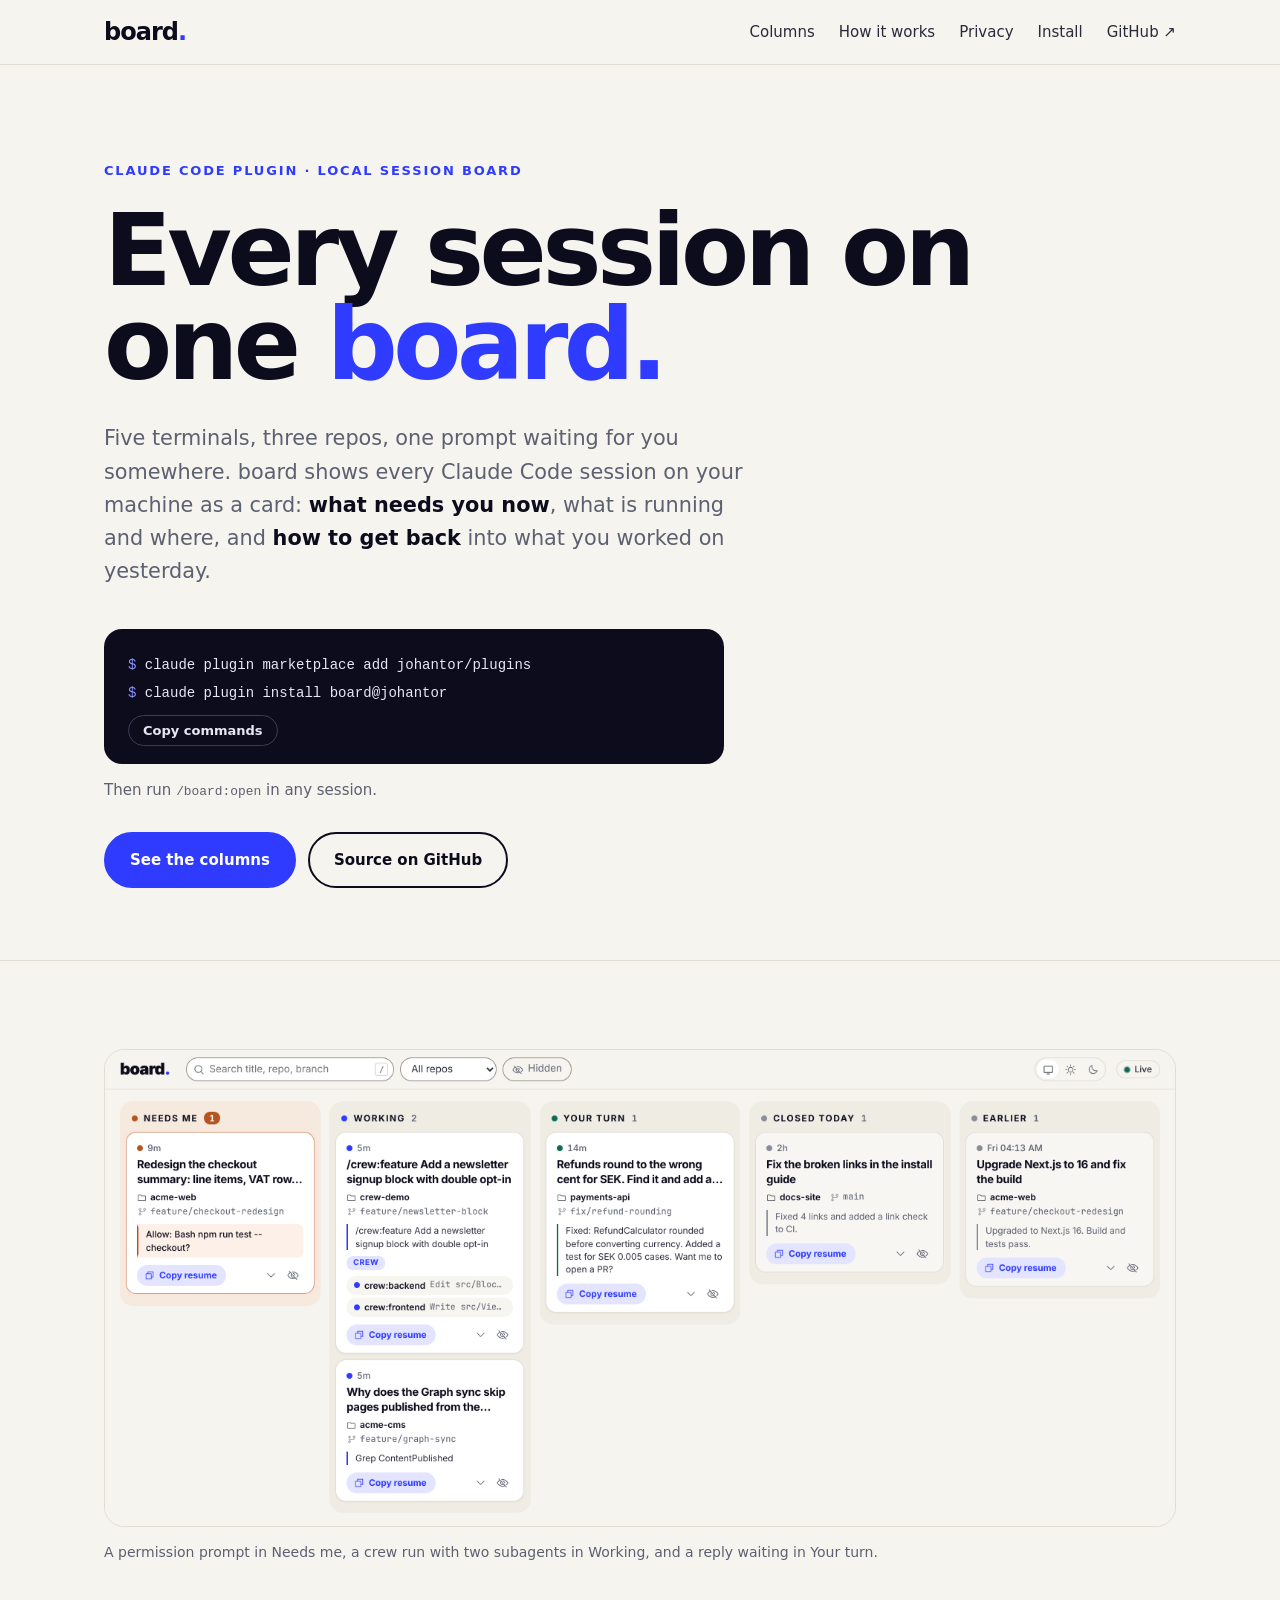
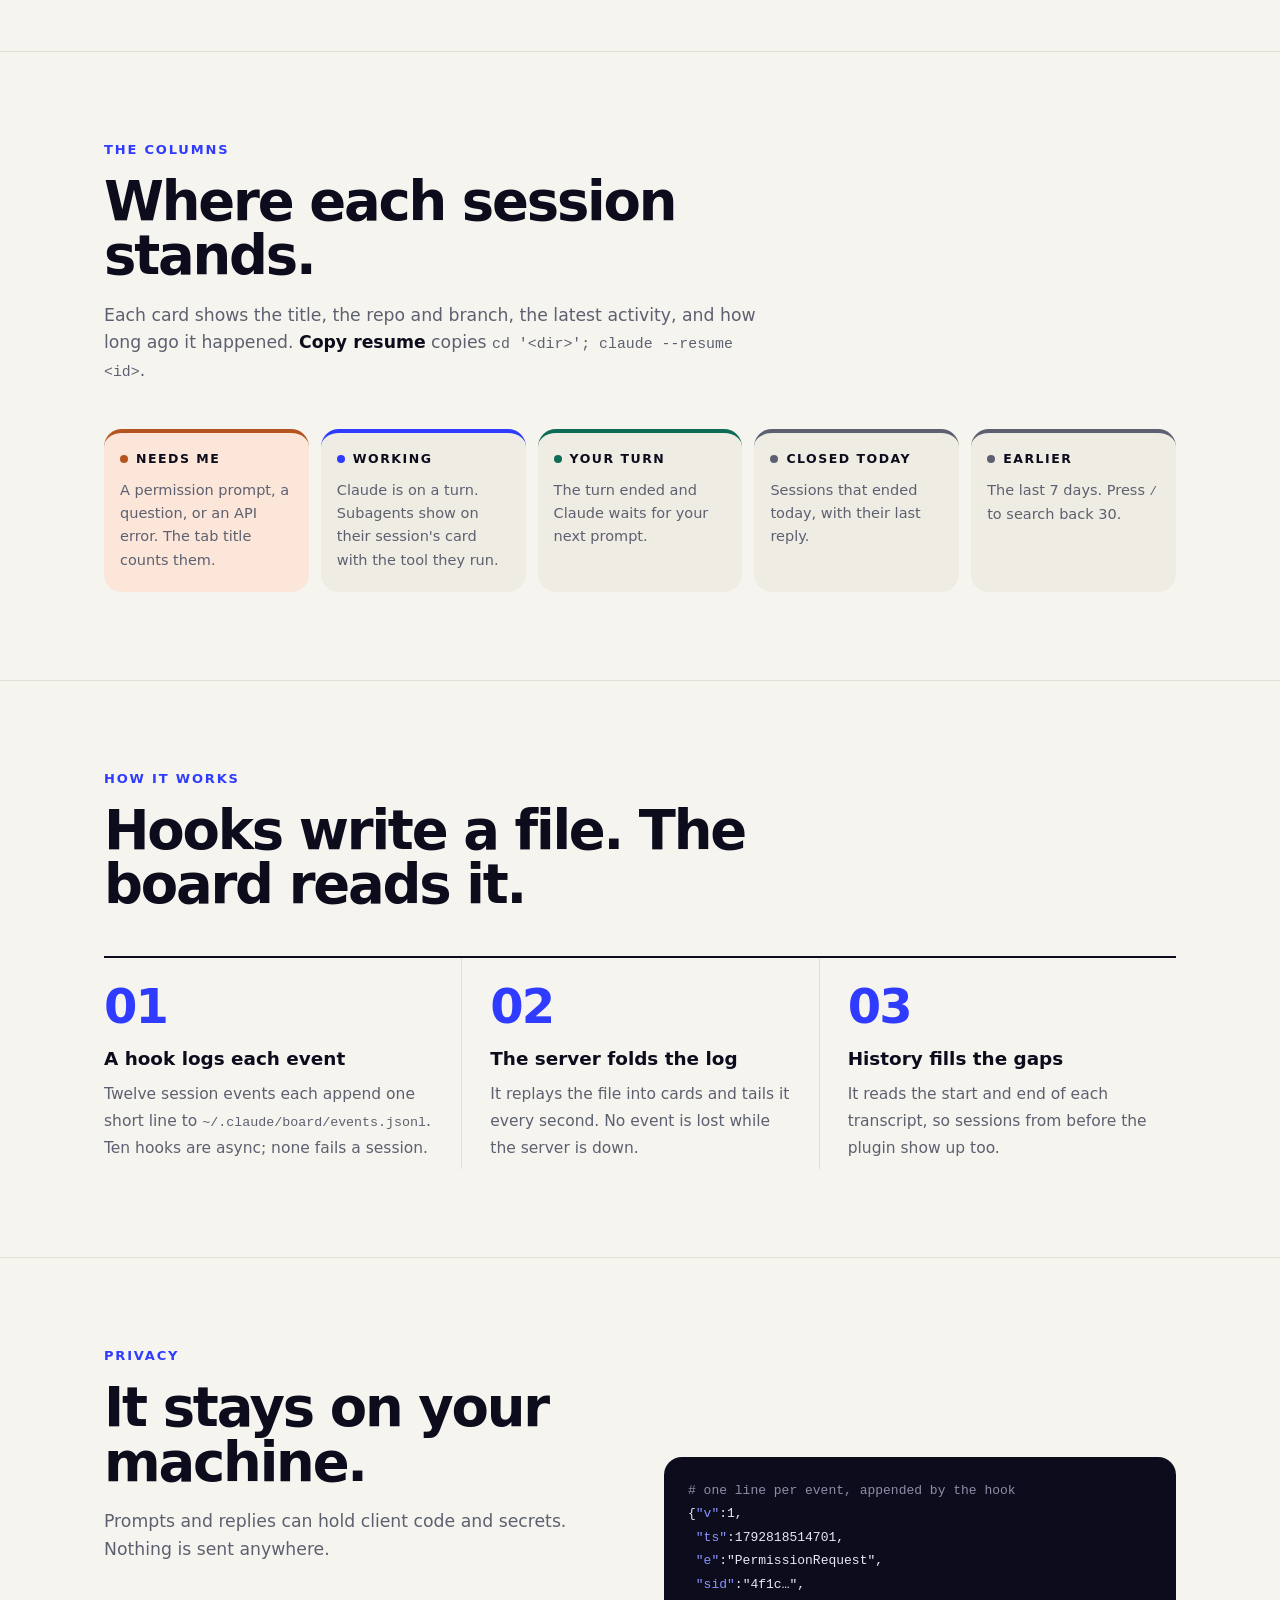
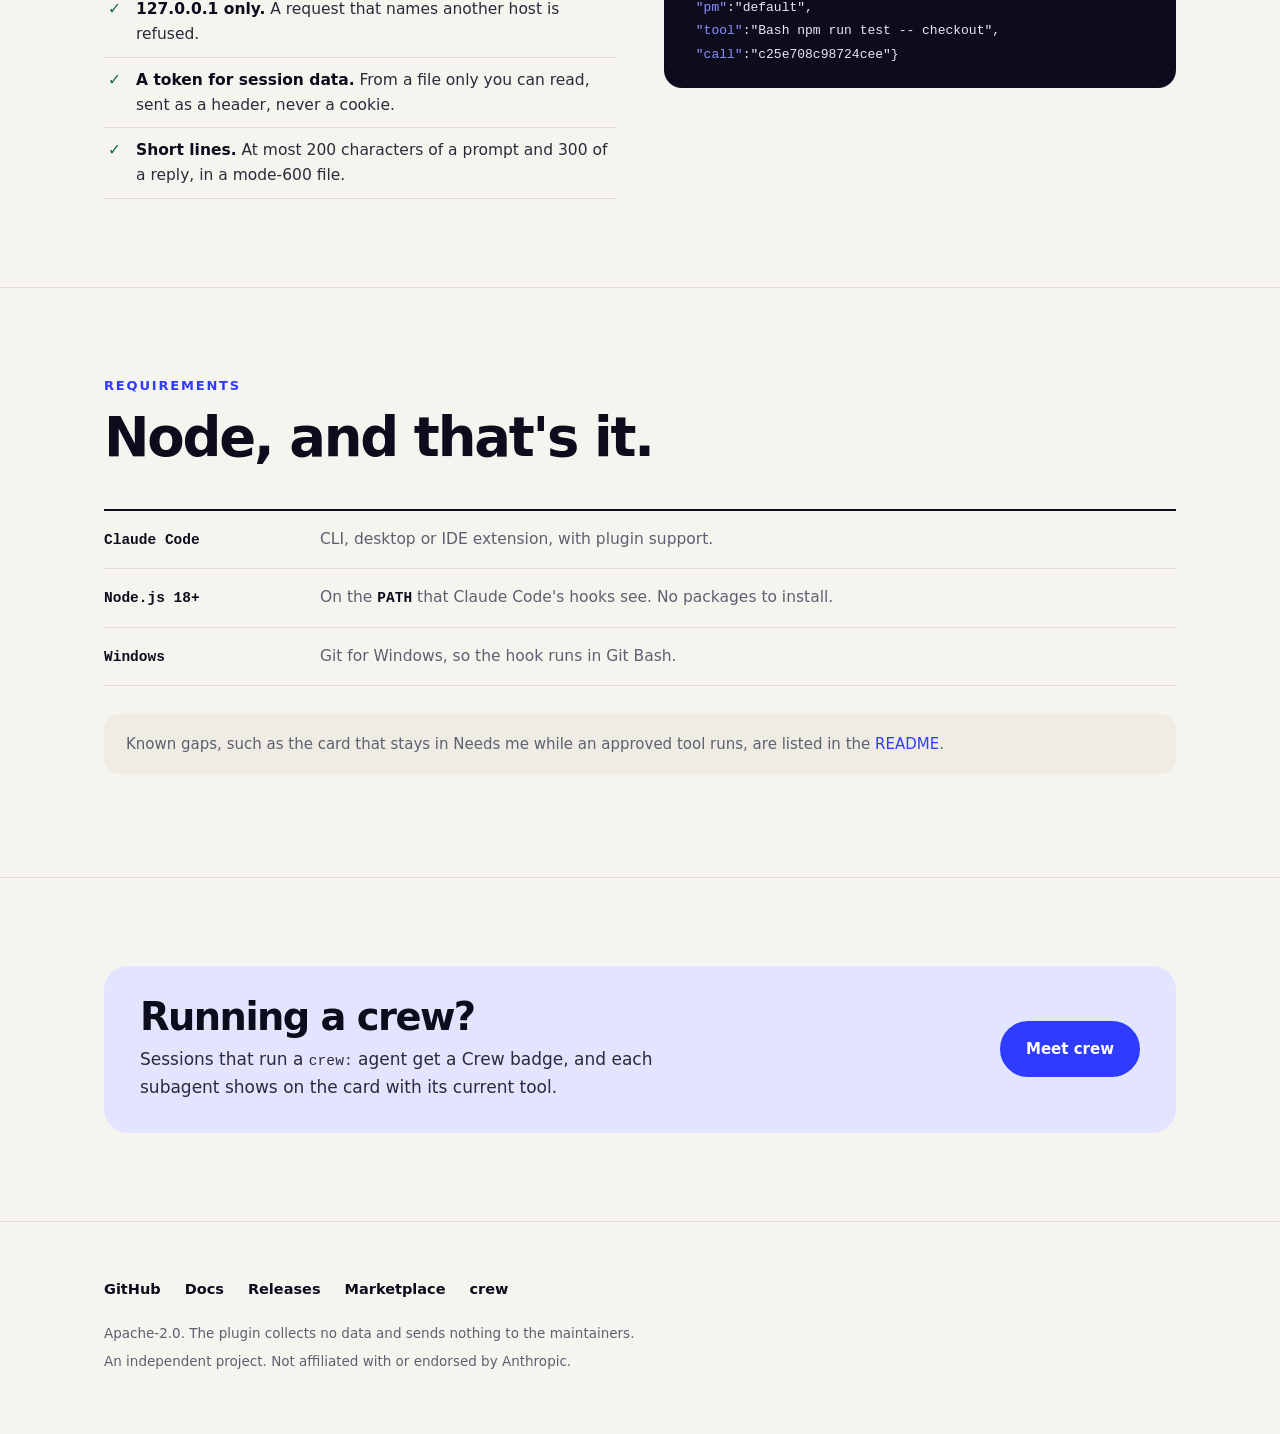
==== docs/index.html @ 60519fce "feat: a site for board on GitHub Pages (v0.1.3) One page under docs/ in the crew site's style: style" ====
<!doctype html>
<html lang="en">
<head>
<meta charset="utf-8">
<meta name="viewport" content="width=device-width, initial-scale=1">
<title>board — every Claude Code session on one board</title>
<meta name="description" content="board is a Claude Code plugin: a local kanban board of every session on your machine. What needs you, what is running, and what you closed today.">
<link rel="canonical" href="https://johantor.github.io/board/">
<meta property="og:type" content="website">
<meta property="og:title" content="board — every Claude Code session on one board">
<meta property="og:description" content="What needs you, what is running, and what you closed today. Local only.">
<meta property="og:url" content="https://johantor.github.io/board/">
<meta property="og:image" content="https://johantor.github.io/board/board-light.png">
<meta name="twitter:card" content="summary_large_image">
<link rel="icon" href="data:image/svg+xml,%3Csvg xmlns='http://www.w3.org/2000/svg' viewBox='0 0 32 32'%3E%3Crect width='32' height='32' rx='8' fill='%232f3bff'/%3E%3Ctext x='16' y='22' text-anchor='middle' font-family='Arial' font-weight='900' font-size='17' fill='white'%3Eb%3C/text%3E%3C/svg%3E">
<link rel="stylesheet" href="style.css">
<link rel="stylesheet" href="board.css">
</head>
<body>

<nav>
  <div class="wrap">
    <span class="brand">board<i>.</i></span>
    <ul>
      <li><a href="#columns">Columns</a></li>
      <li><a href="#how">How it works</a></li>
      <li><a href="#privacy">Privacy</a></li>
      <li><a href="#install">Install</a></li>
      <li><a href="https://github.com/johantor/board">GitHub&nbsp;↗</a></li>
    </ul>
  </div>
</nav>

<header class="hero">
  <div class="wrap">
    <div class="eyebrow">Claude Code plugin · local session board</div>
    <h1>Every session on one <em>board.</em></h1>
    <p class="lede">Five terminals, three repos, one prompt waiting for you somewhere. board shows every
      Claude Code session on your machine as a card: <strong>what needs you now</strong>, what is
      running and where, and <strong>how to get back</strong> into what you worked on yesterday.</p>

    <div class="install" id="install">
<pre id="cmd"><span class="p">$ </span>claude plugin marketplace add johantor/plugins
<span class="p">$ </span>claude plugin install board@johantor</pre>
      <button class="copy" id="copy" type="button">Copy commands</button>
    </div>
    <p class="hint">Then run <code>/board:open</code> in any session.</p>

    <div class="cta">
      <a class="btn primary" href="#columns">See the columns</a>
      <a class="btn" href="https://github.com/johantor/board">Source on GitHub</a>
    </div>
  </div>
</header>

<section id="shot">
  <div class="wrap">
    <figure>
      <picture>
        <source srcset="board-dark.png" media="(prefers-color-scheme: dark)">
        <img src="board-light.png" width="1440" height="640"
             alt="The board: five columns named Needs me, Working, Your turn, Closed today and Earlier, each with session cards that show a title, repo, branch, latest activity and a Copy resume button.">
      </picture>
      <figcaption>A permission prompt in Needs me, a crew run with two subagents in Working, and a reply waiting in Your turn.</figcaption>
    </figure>
  </div>
</section>

<section id="columns">
  <div class="wrap">
    <div class="sec-head">
      <div class="kicker">The columns</div>
      <h2>Where each session stands.</h2>
      <p>Each card shows the title, the repo and branch, the latest activity, and how long ago it
        happened. <strong>Copy resume</strong> copies <code>cd '&lt;dir&gt;'; claude --resume &lt;id&gt;</code>.</p>
    </div>
    <div class="lanes">
      <div class="lane needs"><h3>Needs me</h3>
        <p>A permission prompt, a question, or an API error. The tab title counts them.</p></div>
      <div class="lane working"><h3>Working</h3>
        <p>Claude is on a turn. Subagents show on their session's card with the tool they run.</p></div>
      <div class="lane turn"><h3>Your turn</h3>
        <p>The turn ended and Claude waits for your next prompt.</p></div>
      <div class="lane today"><h3>Closed today</h3>
        <p>Sessions that ended today, with their last reply.</p></div>
      <div class="lane earlier"><h3>Earlier</h3>
        <p>The last 7 days. Press <code>/</code> to search back 30.</p></div>
    </div>
  </div>
</section>

<section id="how">
  <div class="wrap">
    <div class="sec-head">
      <div class="kicker">How it works</div>
      <h2>Hooks write a file. The board reads it.</h2>
    </div>
    <ol class="steps">
      <li><b>A hook logs each event</b><span>Twelve session events each append one short line to
        <code>~/.claude/board/events.jsonl</code>. Ten hooks are async; none fails a session.</span></li>
      <li><b>The server folds the log</b><span>It replays the file into cards and tails it every
        second. No event is lost while the server is down.</span></li>
      <li><b>History fills the gaps</b><span>It reads the start and end of each transcript, so
        sessions from before the plugin show up too.</span></li>
    </ol>
  </div>
</section>

<section id="privacy">
  <div class="wrap split">
    <div>
      <div class="sec-head">
        <div class="kicker">Privacy</div>
        <h2>It stays on your machine.</h2>
        <p>Prompts and replies can hold client code and secrets. Nothing is sent anywhere.</p>
      </div>
      <ul class="checks">
        <li><b>127.0.0.1 only.</b> A request that names another host is refused.</li>
        <li><b>A token for session data.</b> From a file only you can read, sent as a header, never a cookie.</li>
        <li><b>Short lines.</b> At most 200 characters of a prompt and 300 of a reply, in a mode-600 file.</li>
      </ul>
    </div>
<pre class="logline"><span class="c"># one line per event, appended by the hook</span>
{<span class="k">"v"</span>:1,
 <span class="k">"ts"</span>:1792818514701,
 <span class="k">"e"</span>:"PermissionRequest",
 <span class="k">"sid"</span>:"4f1c…",
 <span class="k">"pm"</span>:"default",
 <span class="k">"tool"</span>:"Bash npm run test -- checkout",
 <span class="k">"call"</span>:"c25e708c98724cee"}</pre>
  </div>
</section>

<section id="requirements">
  <div class="wrap">
    <div class="sec-head">
      <div class="kicker">Requirements</div>
      <h2>Node, and that's it.</h2>
    </div>
    <ul class="cmds">
      <li><code>Claude Code</code><span>CLI, desktop or IDE extension, with plugin support.</span></li>
      <li><code>Node.js 18+</code><span>On the <code>PATH</code> that Claude Code's hooks see. No packages to install.</span></li>
      <li><code>Windows</code><span>Git for Windows, so the hook runs in Git Bash.</span></li>
    </ul>
    <p class="note">Known gaps, such as the card that stays in Needs me while an approved tool runs, are
      listed in the <a href="https://github.com/johantor/board#known-gaps">README</a>.</p>
  </div>
</section>

<section id="crew">
  <div class="wrap">
    <div class="band">
      <div>
        <h2>Running a crew?</h2>
        <p>Sessions that run a <code>crew:</code> agent get a Crew badge, and each subagent shows on
          the card with its current tool.</p>
      </div>
      <a class="btn primary" href="https://johantor.github.io/crew/">Meet crew</a>
    </div>
  </div>
</section>

<footer>
  <div class="wrap">
    <div class="flinks">
      <a href="https://github.com/johantor/board">GitHub</a>
      <a href="https://github.com/johantor/board/blob/main/README.md">Docs</a>
      <a href="https://github.com/johantor/board/releases">Releases</a>
      <a href="https://github.com/johantor/plugins">Marketplace</a>
      <a href="https://johantor.github.io/crew/">crew</a>
    </div>
    <p class="fine">Apache-2.0. The plugin collects no data and sends nothing to the maintainers.</p>
    <p class="fine">An independent project. Not affiliated with or endorsed by Anthropic.</p>
  </div>
</footer>

<script>
  document.getElementById('copy').addEventListener('click', function () {
    const text = document.getElementById('cmd').innerText.replace(/^\$ /gm, '').trim();
    const done = (ok) => {
      this.textContent = ok ? 'Copied' : 'Press ⌘C to copy';
      setTimeout(() => { this.textContent = 'Copy commands'; }, 1800);
    };
    if (navigator.clipboard?.writeText) {
      navigator.clipboard.writeText(text).then(() => done(true), () => done(false));
    } else {
      done(false);
    }
  });
</script>

</body>
</html>
---- docs/style.css ----
/* A copy of the crew site's stylesheet (johantor/crew, docs/style.css): keep the two in step. */
  :root{
    --bg:#f6f4ef;
    --surface:#ffffff;
    --soft:#efece4;
    --line:#e2ded4;
    --ink:#0c0c1d;
    --text:#2a2b3a;
    --muted:#5d6070;
    --accent:#2f3bff;
    --accent-ink:#ffffff;
    --accent-soft:#e3e4ff;
    --go:#0e6b55;
    --go-soft:#ddf1ea;
    --warm:#b4541f;
    --warm-soft:#fbe6d9;
    /* System fonts only: no third-party font request, so the site sends visitors nowhere. */
    --display:"Inter Tight","Inter",system-ui,-apple-system,"Segoe UI",Roboto,Helvetica,Arial,sans-serif;
    --sans:"Inter",system-ui,-apple-system,"Segoe UI",Roboto,Helvetica,Arial,sans-serif;
    --mono:"JetBrains Mono",ui-monospace,SFMono-Regular,Menlo,Consolas,monospace;
    --wrap:1120px;
  }
  @media (prefers-color-scheme:dark){
    :root{
      --bg:#0e0f1a; --surface:#161827; --soft:#1c1e30; --line:#2a2d44;
      --ink:#f4f3ff; --text:#d9d9e8; --muted:#9b9db2;
      --accent:#8c93ff; --accent-ink:#0e0f1a; --accent-soft:#23264a;
      --go:#5fd3b0; --go-soft:#163a31; --warm:#f2a06e; --warm-soft:#3a2418;
    }
  }
  *{box-sizing:border-box}
  html{scroll-behavior:smooth}
  body{margin:0;background:var(--bg);color:var(--text);font:17px/1.6 var(--sans);
       -webkit-font-smoothing:antialiased}
  .wrap{max-width:var(--wrap);margin:0 auto;padding:0 24px}
  h1,h2,h3{color:var(--ink);font-family:var(--display);margin:0}
  a{color:var(--accent);text-decoration:none}
  a:hover{text-decoration:underline;text-underline-offset:3px}
  code{font-family:var(--mono);font-size:.86em}

  /* nav */
  nav{position:sticky;top:0;z-index:20;background:color-mix(in srgb,var(--bg) 88%,transparent);
      backdrop-filter:blur(10px);border-bottom:1px solid var(--line)}
  nav .wrap{display:flex;align-items:center;gap:28px;height:64px}
  .brand{font-family:var(--display);font-weight:900;font-size:24px;letter-spacing:-.04em;color:var(--ink)}
  .brand i{font-style:normal;color:var(--accent)}
  nav ul{display:flex;gap:24px;list-style:none;margin:0 0 0 auto;padding:0;flex-wrap:wrap}
  nav a{color:var(--text);font-size:15px;font-weight:500}

  /* hero */
  header.hero{padding:96px 0 72px}
  .eyebrow{font-family:var(--sans);font-weight:700;font-size:13px;letter-spacing:.14em;
           text-transform:uppercase;color:var(--accent);margin-bottom:22px}
  h1{font-weight:900;font-size:clamp(2.8rem,8.4vw,6.2rem);line-height:.95;letter-spacing:-.045em;max-width:14ch}
  h1 em{font-style:normal;color:var(--accent)}
  .lede{max-width:40rem;margin:30px 0 0;font-size:clamp(1.08rem,2.1vw,1.3rem);color:var(--muted)}
  .lede strong{color:var(--ink);font-weight:700}

  .install{max-width:620px;margin:40px 0 0;background:var(--ink);border-radius:18px;overflow:hidden}
  .install pre{margin:0;padding:22px 24px 8px;font-family:var(--mono);font-size:14px;line-height:2;
               color:#e8e8f4;overflow-x:auto;white-space:pre}
  .install .p{color:#8c93ff;user-select:none}
  button.copy{margin:0 24px 18px;padding:8px 14px;border:1px solid #3a3c55;border-radius:999px;
              background:transparent;color:#e8e8f4;font:600 13px/1 var(--sans);cursor:pointer}
  button.copy:hover{background:#262840}

  .cta{margin-top:30px;display:flex;gap:12px;flex-wrap:wrap}
  .btn{display:inline-block;padding:14px 24px;border-radius:999px;font-weight:700;font-size:15px;
       border:2px solid var(--ink);color:var(--ink)}
  .btn:hover{text-decoration:none;background:var(--soft)}
  .btn.primary{background:var(--accent);border-color:var(--accent);color:var(--accent-ink)}
  .btn.primary:hover{filter:brightness(1.08);background:var(--accent)}

  /* sections */
  section{padding:88px 0;border-top:1px solid var(--line)}
  .kicker{font-weight:700;font-size:13px;letter-spacing:.14em;text-transform:uppercase;color:var(--accent);margin-bottom:14px}
  h2{font-weight:900;font-size:clamp(2rem,5vw,3.4rem);line-height:1;letter-spacing:-.04em;max-width:18ch}
  .sec-head{margin-bottom:44px}
  .sec-head p{max-width:42rem;color:var(--muted);margin:18px 0 0;font-size:1.08rem}
  h3{font-weight:800;font-size:1.2rem;letter-spacing:-.02em}

  figure{margin:0}
  figure img{width:100%;height:auto;display:block;border-radius:20px;border:1px solid var(--line)}
  figcaption{margin-top:14px;font-size:14px;color:var(--muted)}

  /* cards */
  .grid{display:grid;gap:16px;grid-template-columns:repeat(auto-fill,minmax(250px,1fr))}
  .card{background:var(--surface);border:1px solid var(--line);border-radius:20px;padding:24px;
        display:flex;flex-direction:column;gap:10px}
  .card p{margin:0;color:var(--muted);font-size:15px;flex:1}
  .card code{color:var(--ink)}
  .tag{align-self:flex-start;padding:4px 11px;border-radius:999px;font:700 11.5px/1.4 var(--sans);
       letter-spacing:.06em;text-transform:uppercase}
  .tag.ok{background:var(--go-soft);color:var(--go)}
  .tag.next{background:var(--soft);color:var(--muted)}
  .tag.beta{background:var(--warm-soft);color:var(--warm)}

  .stacks{display:flex;gap:10px;flex-wrap:wrap;margin-top:28px}
  .stacks span{padding:9px 16px;border-radius:999px;background:var(--accent-soft);color:var(--ink);
               font-weight:700;font-size:14px}

  /* roster */
  .roster{display:grid;gap:16px;grid-template-columns:repeat(auto-fill,minmax(250px,1fr))}
  .agent{background:var(--surface);border:1px solid var(--line);border-radius:20px;padding:22px}
  .agent b{font-family:var(--mono);font-size:15px;color:var(--accent)}
  .agent i{display:block;font-style:normal;font-weight:700;font-size:12px;letter-spacing:.08em;
           text-transform:uppercase;color:var(--muted);margin-top:4px}
  .agent p{margin:10px 0 0;font-size:15px;color:var(--muted)}

  /* lists */
  .cmds{list-style:none;padding:0;margin:0;border-top:2px solid var(--ink)}
  .cmds li{display:flex;gap:24px;flex-wrap:wrap;align-items:baseline;padding:16px 0;border-bottom:1px solid var(--line)}
  .cmds code{min-width:12rem;font-weight:700;font-size:14.5px;color:var(--ink)}
  .cmds li > span{flex:1;min-width:15rem;color:var(--muted);font-size:15.5px}
  .cmds .tag{margin-left:8px;vertical-align:2px}

  .rails{list-style:none;padding:0;margin:0;display:grid;gap:16px;grid-template-columns:repeat(auto-fill,minmax(300px,1fr))}
  .rails li{background:var(--surface);border:1px solid var(--line);border-radius:20px;padding:22px;color:var(--muted);font-size:15px}
  .rails b{display:block;color:var(--ink);font-family:var(--display);font-weight:800;font-size:1.1rem;
           letter-spacing:-.02em;margin-bottom:6px}

  .hint{margin:14px 0 0;font-size:15px;color:var(--muted)}
  .sec-head p strong{color:var(--ink)}
  .note{margin-top:28px;padding:18px 22px;border-radius:16px;background:var(--soft);color:var(--muted);font-size:15px}

  footer{border-top:1px solid var(--line);padding:56px 0 64px;color:var(--muted);font-size:14.5px}
  .flinks{display:flex;gap:24px;flex-wrap:wrap;margin-bottom:22px}
  .flinks a{color:var(--ink);font-weight:600}
  .fine{margin:0;font-size:13.5px}
  .fine + .fine{margin-top:6px}

  @media (max-width:640px){
    header.hero{padding:60px 0 48px}
    section{padding:60px 0}
    nav .wrap{height:auto;padding-top:12px;padding-bottom:12px;flex-wrap:wrap;gap:12px}
    nav ul{gap:16px;margin-left:0}
    .cmds code{min-width:auto}
  }
  @media (prefers-reduced-motion:reduce){html{scroll-behavior:auto}}
---- docs/board.css ----
/* Board-only layouts. style.css stays an exact copy of the crew site's, so additions live here. */
  :root{--needs:var(--warm);--working:var(--accent);--turn:var(--go);--done:var(--muted)}

  /* columns: a miniature board instead of a card grid */
  .lanes{display:grid;grid-template-columns:repeat(5,minmax(0,1fr));gap:12px}
  .lane{background:var(--soft);border-radius:18px;padding:16px 16px 20px;border-top:4px solid var(--c)}
  .lane h3{font-family:var(--sans);font-size:12.5px;font-weight:800;letter-spacing:.12em;text-transform:uppercase;
           display:flex;align-items:center;gap:8px}
  .lane h3::before{content:"";width:8px;height:8px;border-radius:50%;background:var(--c)}
  .lane p{margin:10px 0 0;font-size:14.5px;color:var(--muted)}
  .lane.needs{--c:var(--needs);background:var(--warm-soft)}
  .lane.working{--c:var(--working)}
  .lane.turn{--c:var(--turn)}
  .lane.today,.lane.earlier{--c:var(--done)}

  /* how it works: numbered steps */
  .steps{list-style:none;padding:0;margin:0;display:grid;grid-template-columns:repeat(3,1fr);gap:0;
         counter-reset:step;border-top:2px solid var(--ink)}
  .steps li{counter-increment:step;padding:24px 28px 8px 0}
  .steps li + li{padding-left:28px;border-left:1px solid var(--line)}
  .steps li::before{content:counter(step,decimal-leading-zero);display:block;font-family:var(--display);
                    font-weight:900;font-size:3rem;line-height:1;letter-spacing:-.04em;color:var(--accent);margin-bottom:14px}
  .steps b{display:block;color:var(--ink);font-family:var(--display);font-weight:800;font-size:1.15rem;margin-bottom:6px}
  .steps span{color:var(--muted);font-size:15.5px}

  /* privacy: text beside a sample log line */
  .split{display:grid;grid-template-columns:1fr 1fr;gap:48px;align-items:center}
  .split .sec-head{margin-bottom:0}
  .checks{list-style:none;padding:0;margin:24px 0 0}
  .checks li{padding:10px 0 10px 32px;position:relative;border-bottom:1px solid var(--line);font-size:15.5px}
  .checks li::before{content:"✓";position:absolute;left:4px;color:var(--go);font-weight:900}
  .checks b{color:var(--ink)}
  .logline{background:var(--ink);border-radius:18px;padding:22px 24px;font:13px/1.8 var(--mono);color:#e8e8f4;
           overflow-x:auto;white-space:pre}
  .logline .k{color:#8c93ff}
  .logline .c{color:#8b8ea6}

  /* crew band */
  .band{display:flex;gap:24px;align-items:center;justify-content:space-between;flex-wrap:wrap;
        background:var(--accent-soft);border-radius:24px;padding:32px 36px}
  .band h2{font-size:clamp(1.6rem,3.6vw,2.4rem)}
  .band p{margin:10px 0 0;color:var(--text);max-width:36rem}

  @media (max-width:900px){
    .lanes{grid-template-columns:1fr 1fr}
    .split{grid-template-columns:1fr;gap:28px}
  }
  @media (max-width:640px){
    .lanes{grid-template-columns:1fr}
    .steps{grid-template-columns:1fr}
    .steps li + li{padding-left:0;border-left:0;border-top:1px solid var(--line)}
    .band{padding:24px}
  }
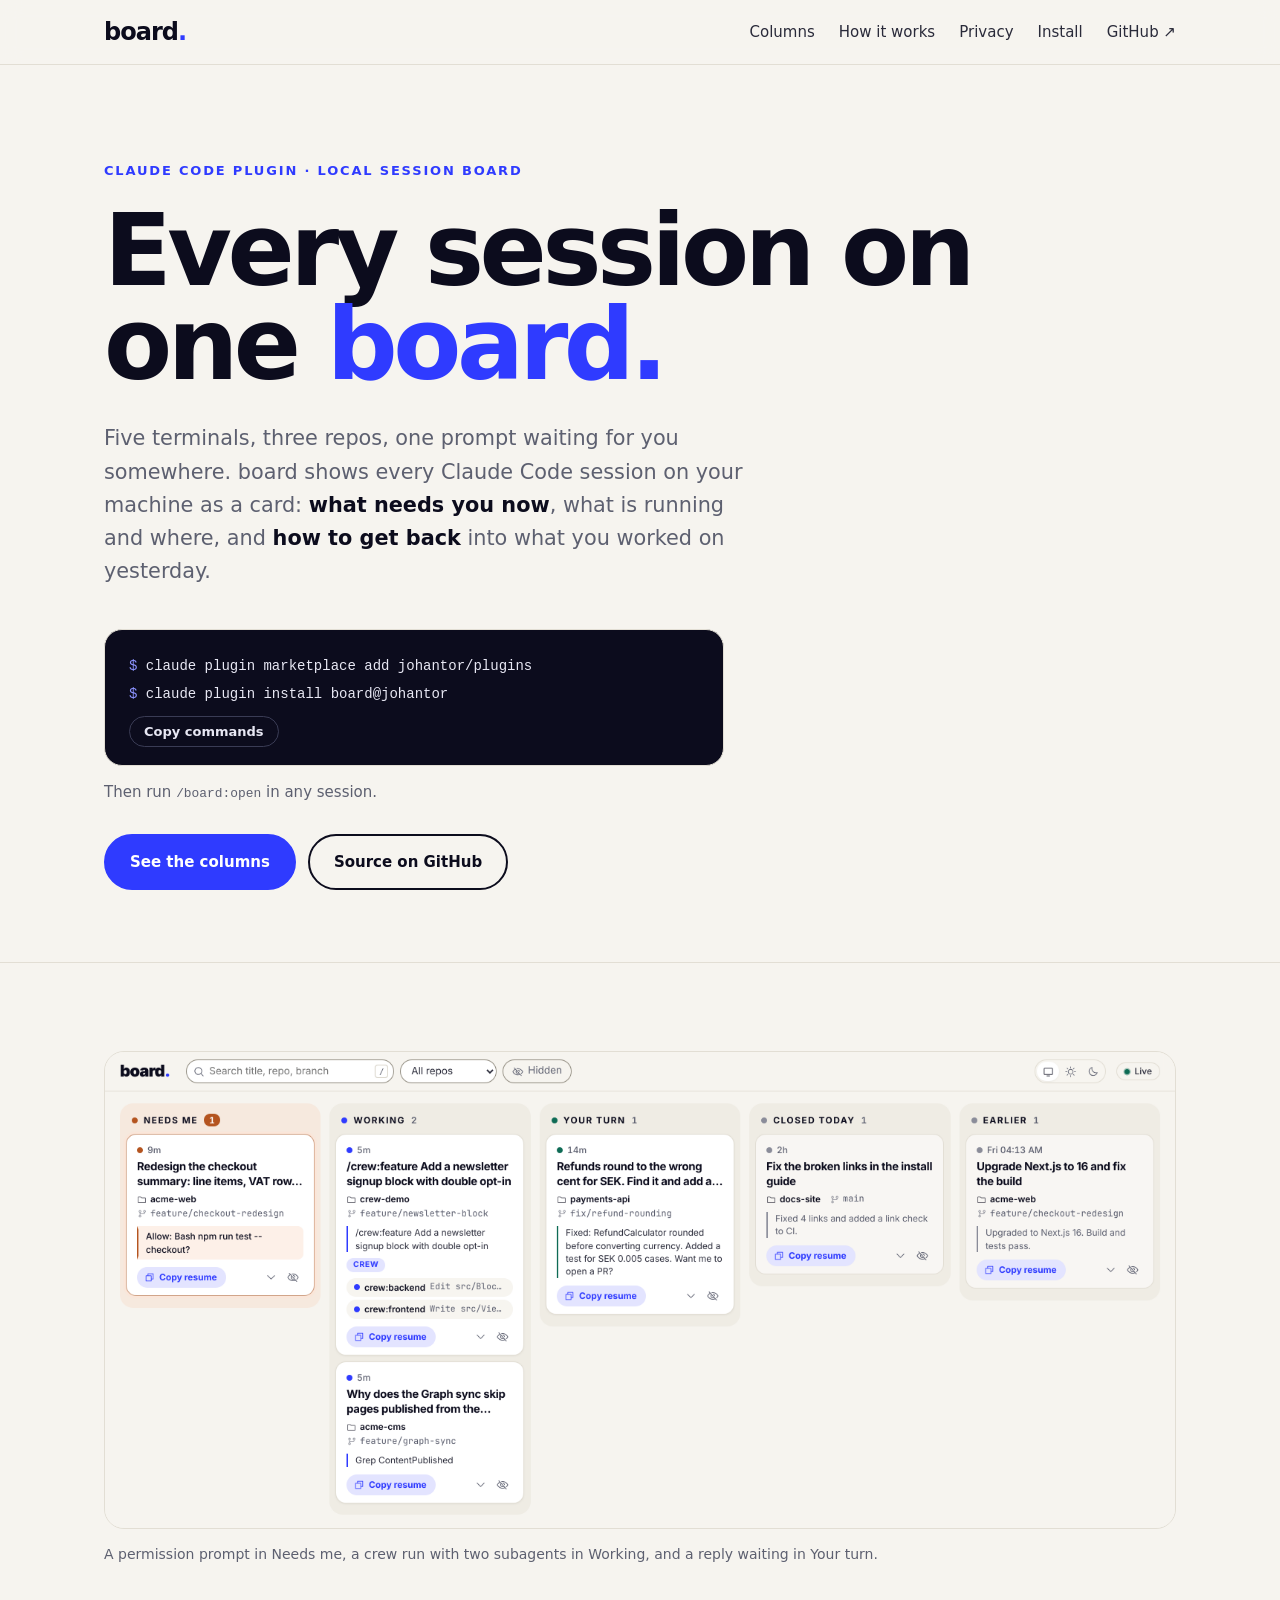
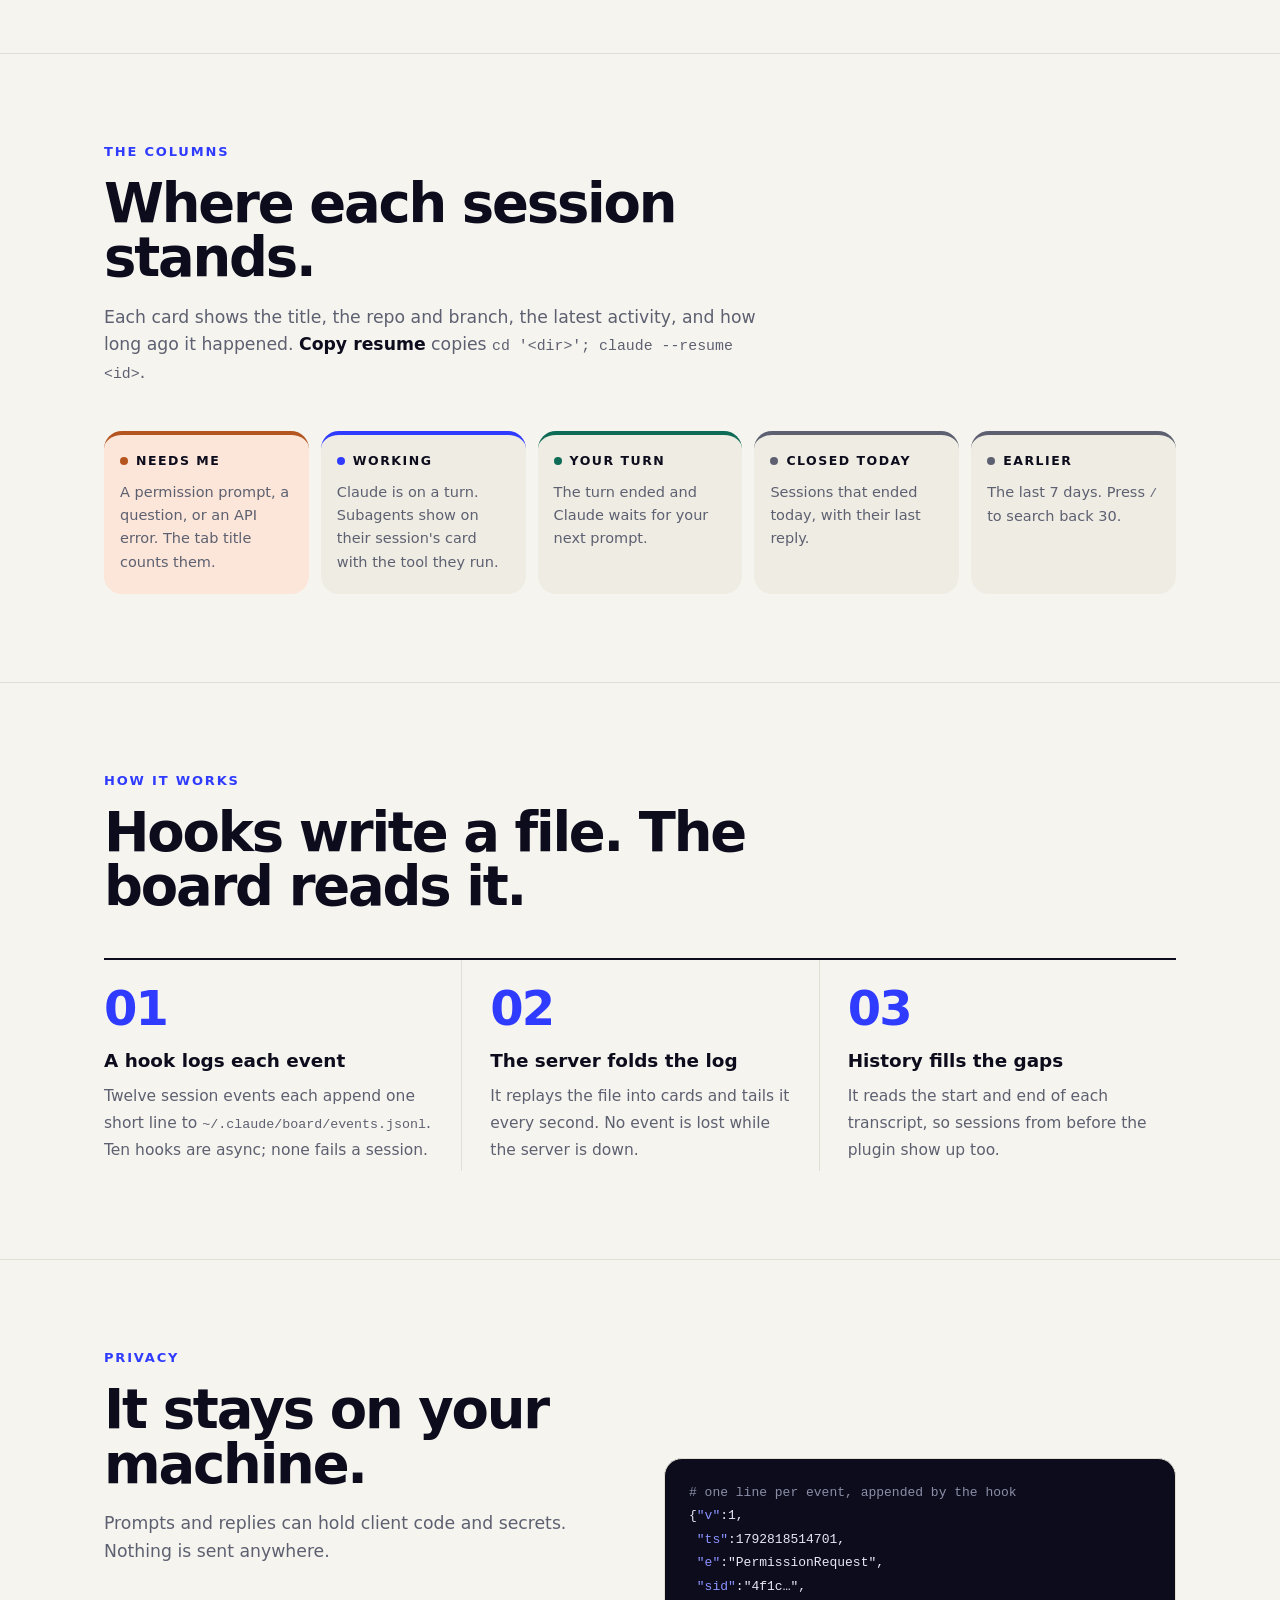
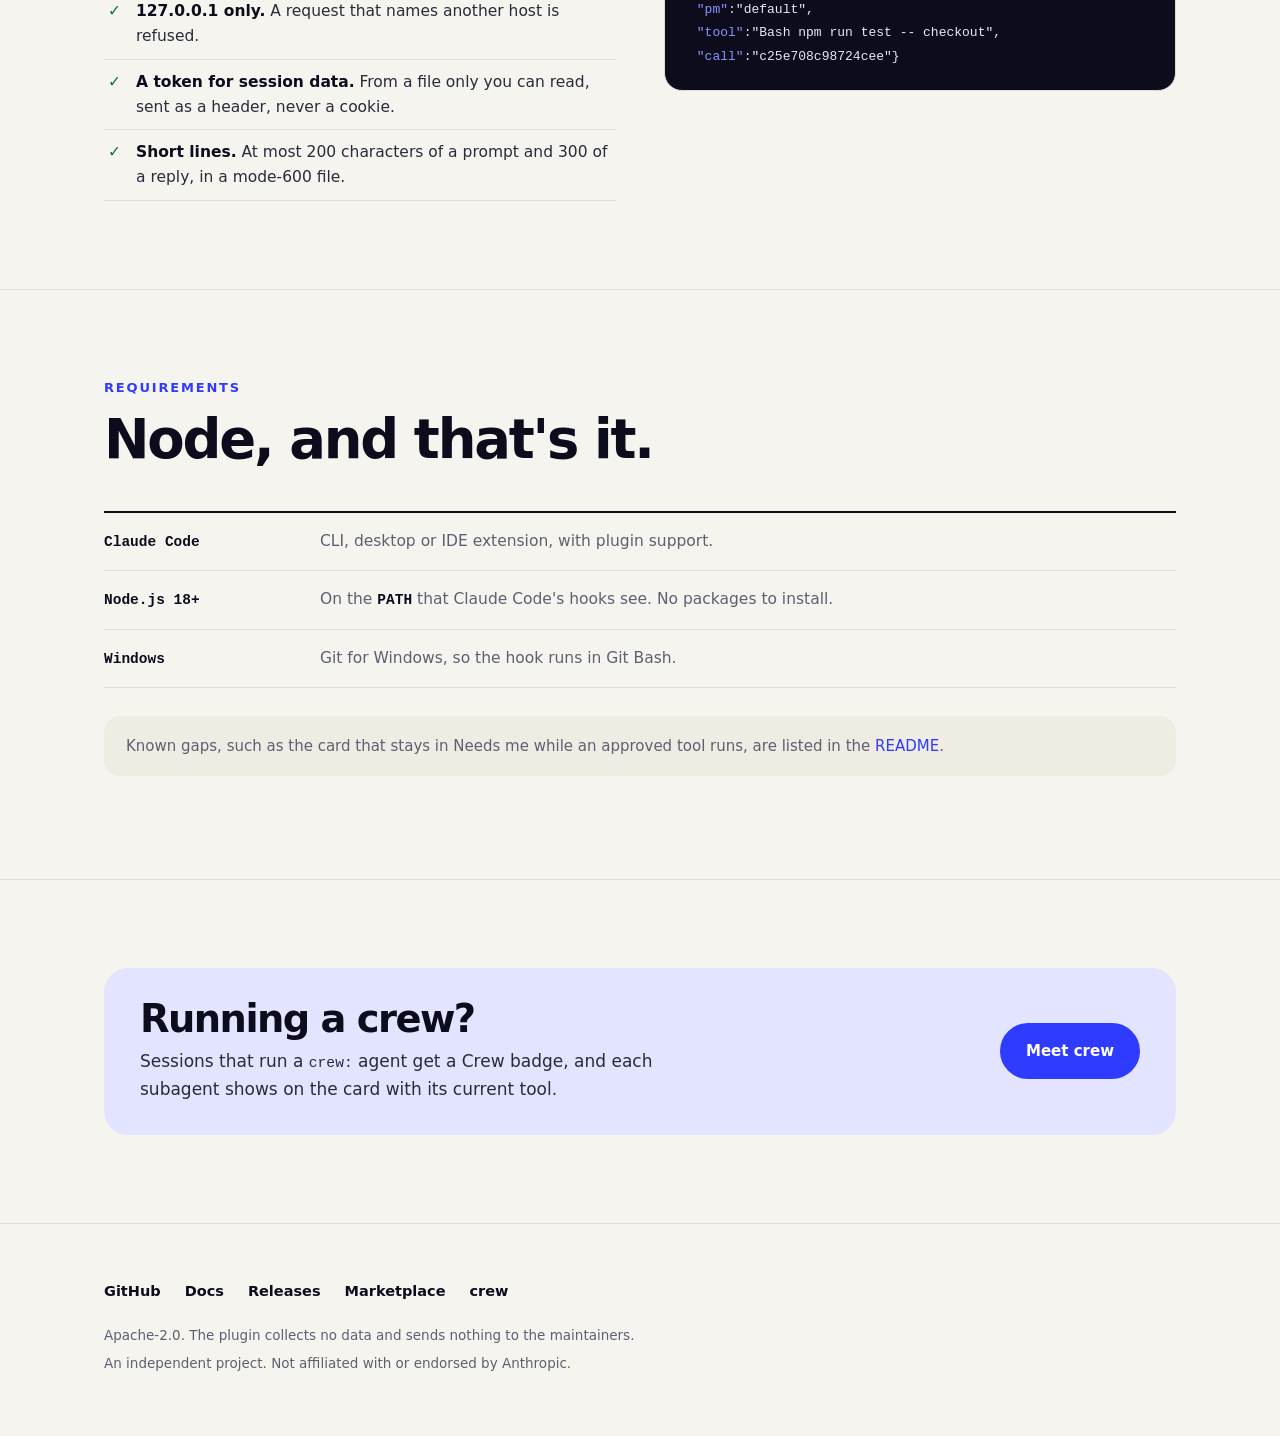
==== commit 7c8803f5: "fix(site): dark-mode panels, anchor offset, narrow grids, copy fallback Terminal panels use a fixed " ====
--- a/docs/index.html
+++ b/docs/index.html
@@ -178,8 +178,15 @@
   document.getElementById('copy').addEventListener('click', function () {
     const text = document.getElementById('cmd').innerText.replace(/^\$ /gm, '').trim();
     const done = (ok) => {
-      this.textContent = ok ? 'Copied' : 'Press ⌘C to copy';
-      setTimeout(() => { this.textContent = 'Copy commands'; }, 1800);
+      if (!ok) {
+        // No clipboard access: select the commands so the platform's copy shortcut works.
+        const range = document.createRange();
+        range.selectNodeContents(document.getElementById('cmd'));
+        getSelection().removeAllRanges();
+        getSelection().addRange(range);
+      }
+      this.textContent = ok ? 'Copied' : 'Selected: copy with your shortcut';
+      setTimeout(() => { this.textContent = 'Copy commands'; }, 2400);
     };
     if (navigator.clipboard?.writeText) {
       navigator.clipboard.writeText(text).then(() => done(true), () => done(false));
--- a/docs/style.css
+++ b/docs/style.css
@@ -19,6 +19,8 @@
     --sans:"Inter",system-ui,-apple-system,"Segoe UI",Roboto,Helvetica,Arial,sans-serif;
     --mono:"JetBrains Mono",ui-monospace,SFMono-Regular,Menlo,Consolas,monospace;
     --wrap:1120px;
+    /* Terminal panels stay dark in both schemes: their text colour is fixed. */
+    --term:#0c0c1d;
   }
   @media (prefers-color-scheme:dark){
     :root{
@@ -26,10 +28,13 @@
       --ink:#f4f3ff; --text:#d9d9e8; --muted:#9b9db2;
       --accent:#8c93ff; --accent-ink:#0e0f1a; --accent-soft:#23264a;
       --go:#5fd3b0; --go-soft:#163a31; --warm:#f2a06e; --warm-soft:#3a2418;
+      --term:#05060c;
     }
   }
   *{box-sizing:border-box}
   html{scroll-behavior:smooth}
+  /* Anchor targets clear the sticky nav. */
+  [id]{scroll-margin-top:88px}
   body{margin:0;background:var(--bg);color:var(--text);font:17px/1.6 var(--sans);
        -webkit-font-smoothing:antialiased}
   .wrap{max-width:var(--wrap);margin:0 auto;padding:0 24px}
@@ -56,7 +61,7 @@
   .lede{max-width:40rem;margin:30px 0 0;font-size:clamp(1.08rem,2.1vw,1.3rem);color:var(--muted)}
   .lede strong{color:var(--ink);font-weight:700}
 
-  .install{max-width:620px;margin:40px 0 0;background:var(--ink);border-radius:18px;overflow:hidden}
+  .install{max-width:620px;margin:40px 0 0;background:var(--term);border:1px solid var(--line);border-radius:18px;overflow:hidden}
   .install pre{margin:0;padding:22px 24px 8px;font-family:var(--mono);font-size:14px;line-height:2;
                color:#e8e8f4;overflow-x:auto;white-space:pre}
   .install .p{color:#8c93ff;user-select:none}
@@ -84,7 +89,7 @@
   figcaption{margin-top:14px;font-size:14px;color:var(--muted)}
 
   /* cards */
-  .grid{display:grid;gap:16px;grid-template-columns:repeat(auto-fill,minmax(250px,1fr))}
+  .grid{display:grid;gap:16px;grid-template-columns:repeat(auto-fill,minmax(min(250px,100%),1fr))}
   .card{background:var(--surface);border:1px solid var(--line);border-radius:20px;padding:24px;
         display:flex;flex-direction:column;gap:10px}
   .card p{margin:0;color:var(--muted);font-size:15px;flex:1}
@@ -100,7 +105,7 @@
                font-weight:700;font-size:14px}
 
   /* roster */
-  .roster{display:grid;gap:16px;grid-template-columns:repeat(auto-fill,minmax(250px,1fr))}
+  .roster{display:grid;gap:16px;grid-template-columns:repeat(auto-fill,minmax(min(250px,100%),1fr))}
   .agent{background:var(--surface);border:1px solid var(--line);border-radius:20px;padding:22px}
   .agent b{font-family:var(--mono);font-size:15px;color:var(--accent)}
   .agent i{display:block;font-style:normal;font-weight:700;font-size:12px;letter-spacing:.08em;
@@ -114,7 +119,7 @@
   .cmds li > span{flex:1;min-width:15rem;color:var(--muted);font-size:15.5px}
   .cmds .tag{margin-left:8px;vertical-align:2px}
 
-  .rails{list-style:none;padding:0;margin:0;display:grid;gap:16px;grid-template-columns:repeat(auto-fill,minmax(300px,1fr))}
+  .rails{list-style:none;padding:0;margin:0;display:grid;gap:16px;grid-template-columns:repeat(auto-fill,minmax(min(300px,100%),1fr))}
   .rails li{background:var(--surface);border:1px solid var(--line);border-radius:20px;padding:22px;color:var(--muted);font-size:15px}
   .rails b{display:block;color:var(--ink);font-family:var(--display);font-weight:800;font-size:1.1rem;
            letter-spacing:-.02em;margin-bottom:6px}
@@ -135,5 +140,6 @@
     nav .wrap{height:auto;padding-top:12px;padding-bottom:12px;flex-wrap:wrap;gap:12px}
     nav ul{gap:16px;margin-left:0}
     .cmds code{min-width:auto}
+    [id]{scroll-margin-top:160px}
   }
   @media (prefers-reduced-motion:reduce){html{scroll-behavior:auto}}
--- a/docs/board.css
+++ b/docs/board.css
@@ -30,7 +30,7 @@
   .checks li{padding:10px 0 10px 32px;position:relative;border-bottom:1px solid var(--line);font-size:15.5px}
   .checks li::before{content:"✓";position:absolute;left:4px;color:var(--go);font-weight:900}
   .checks b{color:var(--ink)}
-  .logline{background:var(--ink);border-radius:18px;padding:22px 24px;font:13px/1.8 var(--mono);color:#e8e8f4;
+  .logline{background:var(--term);border:1px solid var(--line);border-radius:18px;padding:22px 24px;font:13px/1.8 var(--mono);color:#e8e8f4;
            overflow-x:auto;white-space:pre}
   .logline .k{color:#8c93ff}
   .logline .c{color:#8b8ea6}
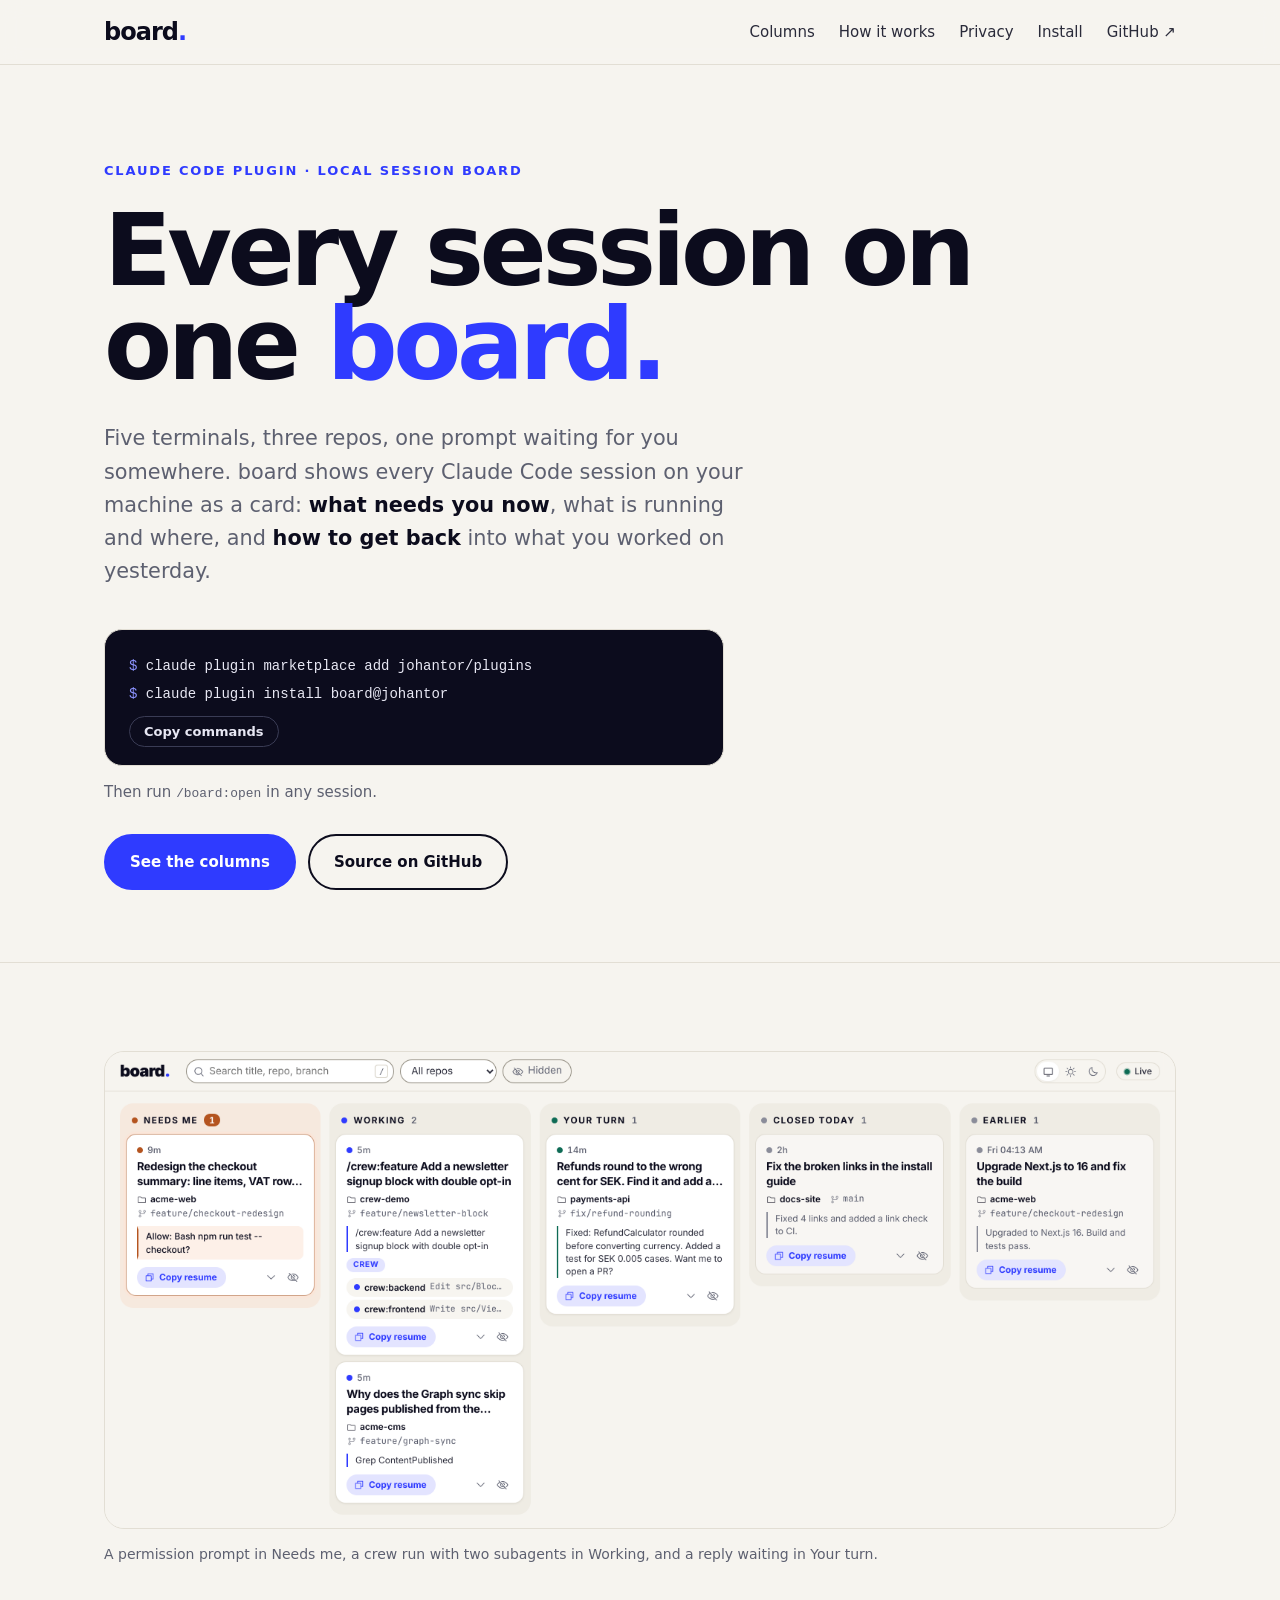
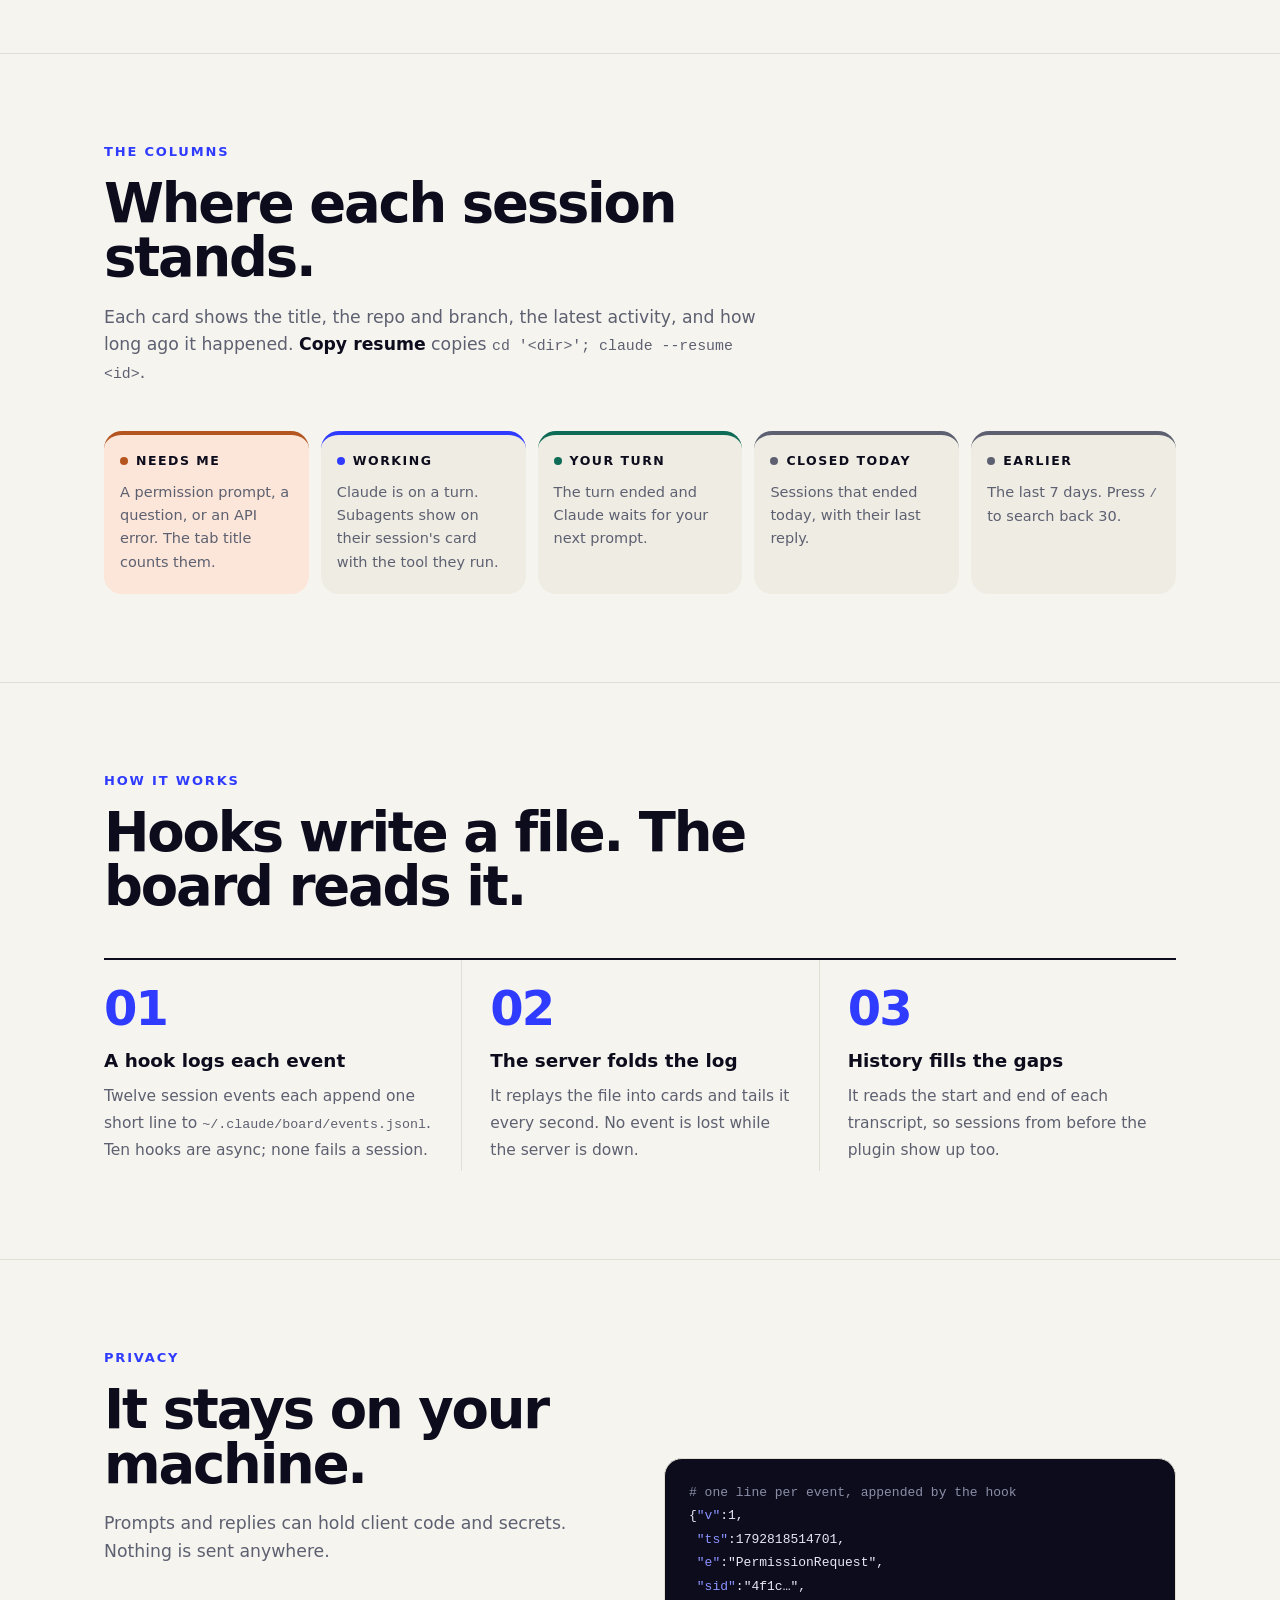
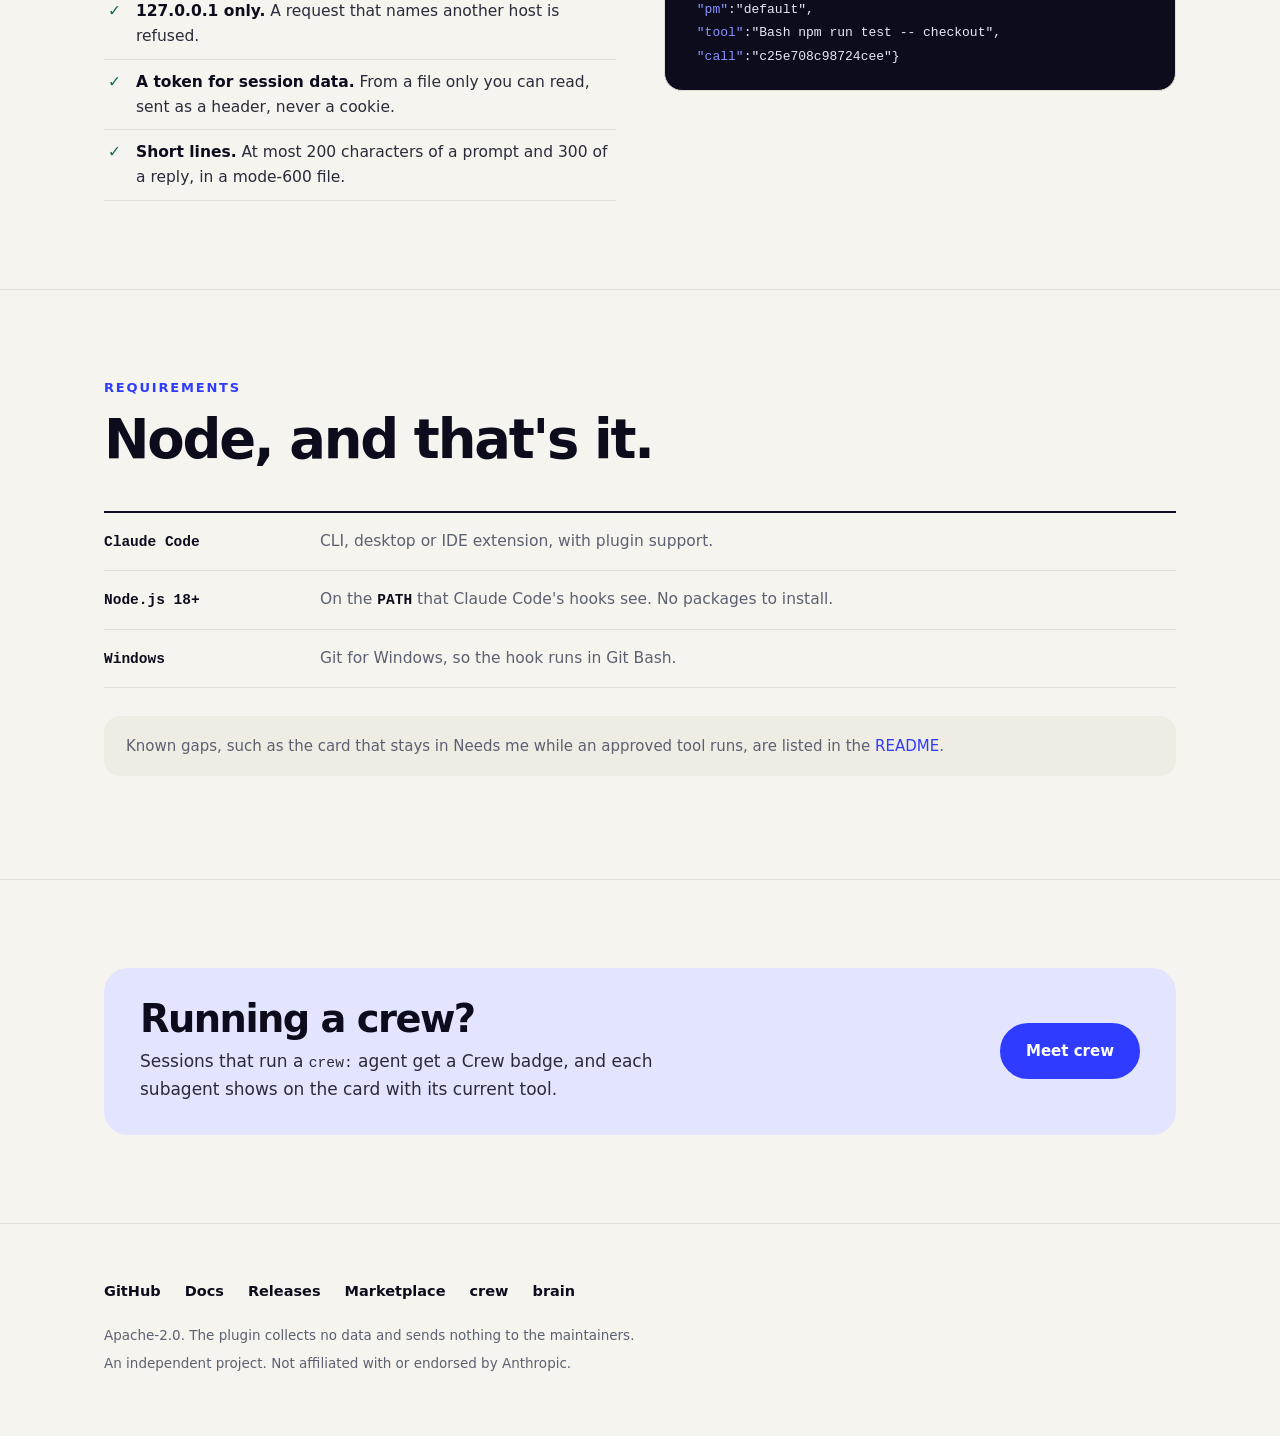
==== commit 60e9acc8: "docs: link the brain site Co-Authored-By: Claude Opus 5.5 <noreply@anthropic.com> Claude-Session: ht" ====
--- a/docs/index.html
+++ b/docs/index.html
@@ -166,8 +166,9 @@
       <a href="https://github.com/johantor/board">GitHub</a>
       <a href="https://github.com/johantor/board/blob/main/README.md">Docs</a>
       <a href="https://github.com/johantor/board/releases">Releases</a>
-      <a href="https://github.com/johantor/plugins">Marketplace</a>
+      <a href="https://johantor.github.io/plugins/">Marketplace</a>
       <a href="https://johantor.github.io/crew/">crew</a>
+      <a href="https://johantor.github.io/brain/">brain</a>
     </div>
     <p class="fine">Apache-2.0. The plugin collects no data and sends nothing to the maintainers.</p>
     <p class="fine">An independent project. Not affiliated with or endorsed by Anthropic.</p>
--- a/docs/style.css
+++ b/docs/style.css
@@ -88,29 +88,14 @@
   figure img{width:100%;height:auto;display:block;border-radius:20px;border:1px solid var(--line)}
   figcaption{margin-top:14px;font-size:14px;color:var(--muted)}
 
-  /* cards */
-  .grid{display:grid;gap:16px;grid-template-columns:repeat(auto-fill,minmax(min(250px,100%),1fr))}
-  .card{background:var(--surface);border:1px solid var(--line);border-radius:20px;padding:24px;
-        display:flex;flex-direction:column;gap:10px}
-  .card p{margin:0;color:var(--muted);font-size:15px;flex:1}
-  .card code{color:var(--ink)}
-  .tag{align-self:flex-start;padding:4px 11px;border-radius:999px;font:700 11.5px/1.4 var(--sans);
+  /* tags */
+  .tag{padding:4px 11px;border-radius:999px;font:700 11.5px/1.4 var(--sans);
        letter-spacing:.06em;text-transform:uppercase}
-  .tag.ok{background:var(--go-soft);color:var(--go)}
-  .tag.next{background:var(--soft);color:var(--muted)}
   .tag.beta{background:var(--warm-soft);color:var(--warm)}
 
   .stacks{display:flex;gap:10px;flex-wrap:wrap;margin-top:28px}
   .stacks span{padding:9px 16px;border-radius:999px;background:var(--accent-soft);color:var(--ink);
                font-weight:700;font-size:14px}
-
-  /* roster */
-  .roster{display:grid;gap:16px;grid-template-columns:repeat(auto-fill,minmax(min(250px,100%),1fr))}
-  .agent{background:var(--surface);border:1px solid var(--line);border-radius:20px;padding:22px}
-  .agent b{font-family:var(--mono);font-size:15px;color:var(--accent)}
-  .agent i{display:block;font-style:normal;font-weight:700;font-size:12px;letter-spacing:.08em;
-           text-transform:uppercase;color:var(--muted);margin-top:4px}
-  .agent p{margin:10px 0 0;font-size:15px;color:var(--muted)}
 
   /* lists */
   .cmds{list-style:none;padding:0;margin:0;border-top:2px solid var(--ink)}
@@ -119,14 +104,48 @@
   .cmds li > span{flex:1;min-width:15rem;color:var(--muted);font-size:15.5px}
   .cmds .tag{margin-left:8px;vertical-align:2px}
 
-  .rails{list-style:none;padding:0;margin:0;display:grid;gap:16px;grid-template-columns:repeat(auto-fill,minmax(min(300px,100%),1fr))}
-  .rails li{background:var(--surface);border:1px solid var(--line);border-radius:20px;padding:22px;color:var(--muted);font-size:15px}
-  .rails b{display:block;color:var(--ink);font-family:var(--display);font-weight:800;font-size:1.1rem;
-           letter-spacing:-.02em;margin-bottom:6px}
-
   .hint{margin:14px 0 0;font-size:15px;color:var(--muted)}
   .sec-head p strong{color:var(--ink)}
   .note{margin-top:28px;padding:18px 22px;border-radius:16px;background:var(--soft);color:var(--muted);font-size:15px}
+
+  /* layouts beyond cards: numbered steps, text beside a terminal, a checklist, a closing band */
+  .steps{list-style:none;padding:0;margin:0;display:grid;grid-template-columns:repeat(3,1fr);
+         counter-reset:step;border-top:2px solid var(--ink)}
+  .steps li{counter-increment:step;padding:24px 28px 8px 0}
+  .steps li + li{padding-left:28px;border-left:1px solid var(--line)}
+  .steps li::before{content:counter(step,decimal-leading-zero);display:block;font-family:var(--display);
+                    font-weight:900;font-size:3rem;line-height:1;letter-spacing:-.04em;color:var(--accent);margin-bottom:14px}
+  .steps b{display:block;color:var(--ink);font-family:var(--display);font-weight:800;font-size:1.15rem;margin-bottom:6px}
+  .steps span{color:var(--muted);font-size:15.5px}
+
+  .split{display:grid;grid-template-columns:1fr 1fr;gap:48px;align-items:center}
+  .split .sec-head{margin-bottom:0}
+  .checks{list-style:none;padding:0;margin:24px 0 0}
+  .checks li{padding:10px 0 10px 32px;position:relative;border-bottom:1px solid var(--line);font-size:15.5px}
+  .checks li::before{content:"✓";position:absolute;left:4px;color:var(--go);font-weight:900}
+  .checks b{color:var(--ink)}
+  .logline{margin:0;background:var(--term);border:1px solid var(--line);border-radius:18px;padding:22px 24px;
+           font:13px/1.8 var(--mono);color:#e8e8f4;overflow-x:auto;white-space:pre-wrap}
+  .logline .k{color:#8c93ff}
+  .logline .c{color:#8b8ea6}
+  .logline .x{color:#f2a06e}
+
+  .band{display:flex;gap:24px;align-items:center;justify-content:space-between;flex-wrap:wrap;
+        background:var(--accent-soft);border-radius:24px;padding:32px 36px}
+  .band h2{font-size:clamp(1.6rem,3.6vw,2.4rem)}
+  .band p{margin:10px 0 0;color:var(--text);max-width:36rem}
+
+  /* a two-column spec sheet, and grouped lists */
+  .spec{display:grid;grid-template-columns:repeat(2,minmax(0,1fr));column-gap:48px;border-top:2px solid var(--ink)}
+  .spec div{display:flex;gap:16px;align-items:baseline;padding:14px 0;border-bottom:1px solid var(--line)}
+  .spec b{min-width:10rem;color:var(--ink);font-family:var(--display);font-weight:800}
+  .spec span{color:var(--muted);font-size:15px}
+  .groups{display:grid;grid-template-columns:repeat(4,minmax(0,1fr));gap:28px;margin-top:36px}
+  .groups h3{font-family:var(--sans);font-size:12.5px;font-weight:800;letter-spacing:.12em;text-transform:uppercase;
+             color:var(--muted);padding-bottom:10px;border-bottom:2px solid var(--ink)}
+  .groups ul{list-style:none;padding:0;margin:0}
+  .groups li{padding:10px 0;border-bottom:1px solid var(--line);font-size:14.5px;color:var(--muted)}
+  .groups code{display:block;color:var(--accent);font-weight:700;font-size:14px}
 
   footer{border-top:1px solid var(--line);padding:56px 0 64px;color:var(--muted);font-size:14.5px}
   .flinks{display:flex;gap:24px;flex-wrap:wrap;margin-bottom:22px}
@@ -134,6 +153,11 @@
   .fine{margin:0;font-size:13.5px}
   .fine + .fine{margin-top:6px}
 
+  @media (max-width:900px){
+    .split{grid-template-columns:1fr;gap:28px}
+    .groups{grid-template-columns:1fr 1fr}
+    .spec{grid-template-columns:1fr}
+  }
   @media (max-width:640px){
     header.hero{padding:60px 0 48px}
     section{padding:60px 0}
@@ -141,5 +165,10 @@
     nav ul{gap:16px;margin-left:0}
     .cmds code{min-width:auto}
     [id]{scroll-margin-top:160px}
+    .steps{grid-template-columns:1fr}
+    .steps li + li{padding-left:0;border-left:0;border-top:1px solid var(--line)}
+    .groups{grid-template-columns:1fr}
+    .spec b{min-width:7rem}
+    .band{padding:24px}
   }
   @media (prefers-reduced-motion:reduce){html{scroll-behavior:auto}}
--- a/docs/board.css
+++ b/docs/board.css
@@ -1,5 +1,4 @@
   /* Board-only layouts. style.css stays an exact copy of the crew site's, so additions live here. */
-  :root{--needs:var(--warm);--working:var(--accent);--turn:var(--go);--done:var(--muted)}
 
   /* columns: a miniature board instead of a card grid */
   .lanes{display:grid;grid-template-columns:repeat(5,minmax(0,1fr));gap:12px}
@@ -8,46 +7,10 @@
            display:flex;align-items:center;gap:8px}
   .lane h3::before{content:"";width:8px;height:8px;border-radius:50%;background:var(--c)}
   .lane p{margin:10px 0 0;font-size:14.5px;color:var(--muted)}
-  .lane.needs{--c:var(--needs);background:var(--warm-soft)}
-  .lane.working{--c:var(--working)}
-  .lane.turn{--c:var(--turn)}
-  .lane.today,.lane.earlier{--c:var(--done)}
+  .lane.needs{--c:var(--warm);background:var(--warm-soft)}
+  .lane.working{--c:var(--accent)}
+  .lane.turn{--c:var(--go)}
+  .lane.today,.lane.earlier{--c:var(--muted)}
 
-  /* how it works: numbered steps */
-  .steps{list-style:none;padding:0;margin:0;display:grid;grid-template-columns:repeat(3,1fr);gap:0;
-         counter-reset:step;border-top:2px solid var(--ink)}
-  .steps li{counter-increment:step;padding:24px 28px 8px 0}
-  .steps li + li{padding-left:28px;border-left:1px solid var(--line)}
-  .steps li::before{content:counter(step,decimal-leading-zero);display:block;font-family:var(--display);
-                    font-weight:900;font-size:3rem;line-height:1;letter-spacing:-.04em;color:var(--accent);margin-bottom:14px}
-  .steps b{display:block;color:var(--ink);font-family:var(--display);font-weight:800;font-size:1.15rem;margin-bottom:6px}
-  .steps span{color:var(--muted);font-size:15.5px}
-
-  /* privacy: text beside a sample log line */
-  .split{display:grid;grid-template-columns:1fr 1fr;gap:48px;align-items:center}
-  .split .sec-head{margin-bottom:0}
-  .checks{list-style:none;padding:0;margin:24px 0 0}
-  .checks li{padding:10px 0 10px 32px;position:relative;border-bottom:1px solid var(--line);font-size:15.5px}
-  .checks li::before{content:"✓";position:absolute;left:4px;color:var(--go);font-weight:900}
-  .checks b{color:var(--ink)}
-  .logline{background:var(--term);border:1px solid var(--line);border-radius:18px;padding:22px 24px;font:13px/1.8 var(--mono);color:#e8e8f4;
-           overflow-x:auto;white-space:pre}
-  .logline .k{color:#8c93ff}
-  .logline .c{color:#8b8ea6}
-
-  /* crew band */
-  .band{display:flex;gap:24px;align-items:center;justify-content:space-between;flex-wrap:wrap;
-        background:var(--accent-soft);border-radius:24px;padding:32px 36px}
-  .band h2{font-size:clamp(1.6rem,3.6vw,2.4rem)}
-  .band p{margin:10px 0 0;color:var(--text);max-width:36rem}
-
-  @media (max-width:900px){
-    .lanes{grid-template-columns:1fr 1fr}
-    .split{grid-template-columns:1fr;gap:28px}
-  }
-  @media (max-width:640px){
-    .lanes{grid-template-columns:1fr}
-    .steps{grid-template-columns:1fr}
-    .steps li + li{padding-left:0;border-left:0;border-top:1px solid var(--line)}
-    .band{padding:24px}
-  }
+  @media (max-width:900px){.lanes{grid-template-columns:1fr 1fr}}
+  @media (max-width:640px){.lanes{grid-template-columns:1fr}}
